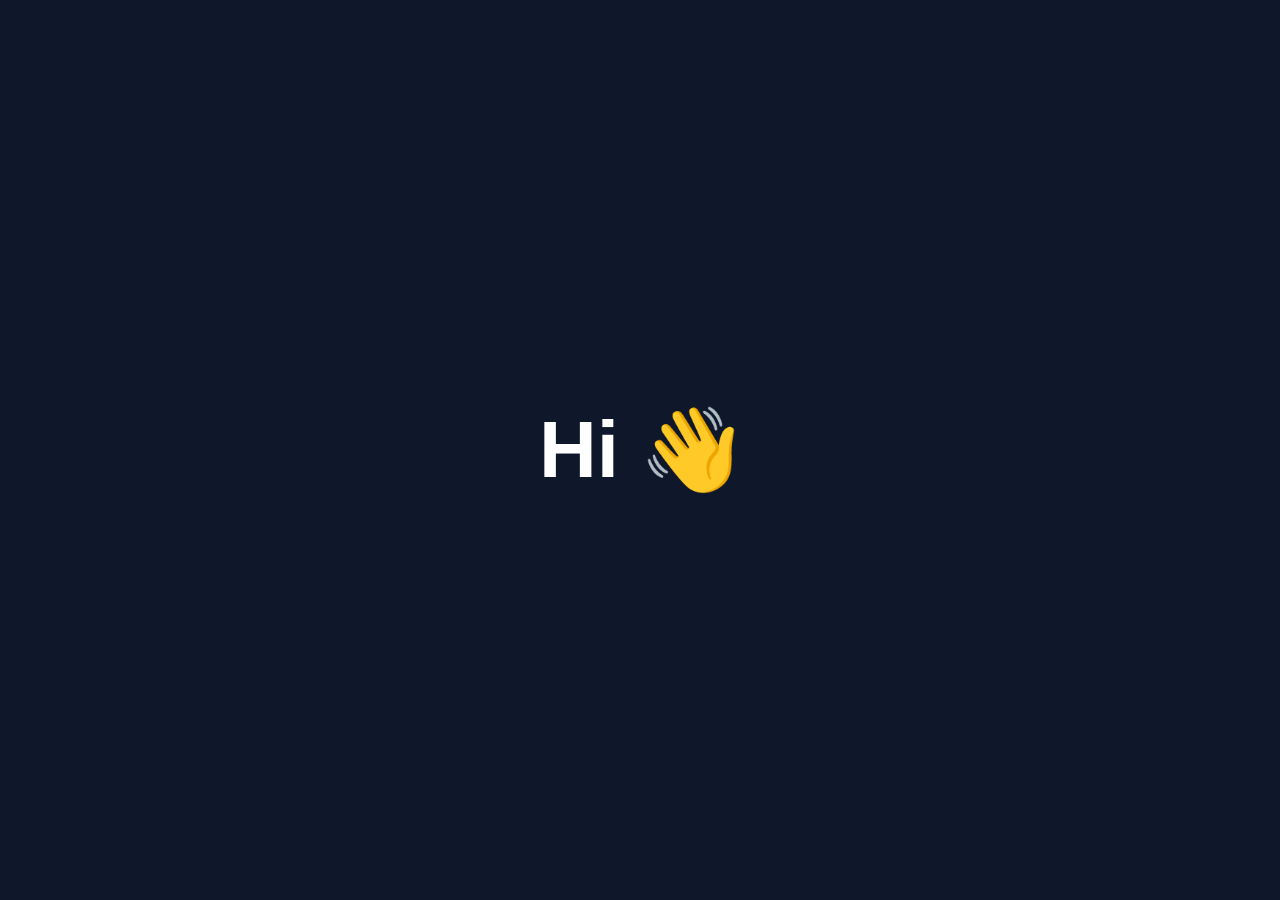
==== index.html @ 2091fe3a "Create index.html" ====
<!DOCTYPE html>
<html lang="en">
<head>
    <meta charset="UTF-8">
    <meta name="viewport" content="width=device-width, initial-scale=1.0">
    <title>Hi</title>

    <style>
        body {
            margin: 0;
            height: 100vh;
            display: flex;
            justify-content: center;
            align-items: center;
            background: #0f172a;
            font-family: Arial, sans-serif;
        }

        h1 {
            color: white;
            font-size: 5rem;
        }
    </style>
</head>

<body>
    <h1>Hi 👋</h1>
</body>
</html>
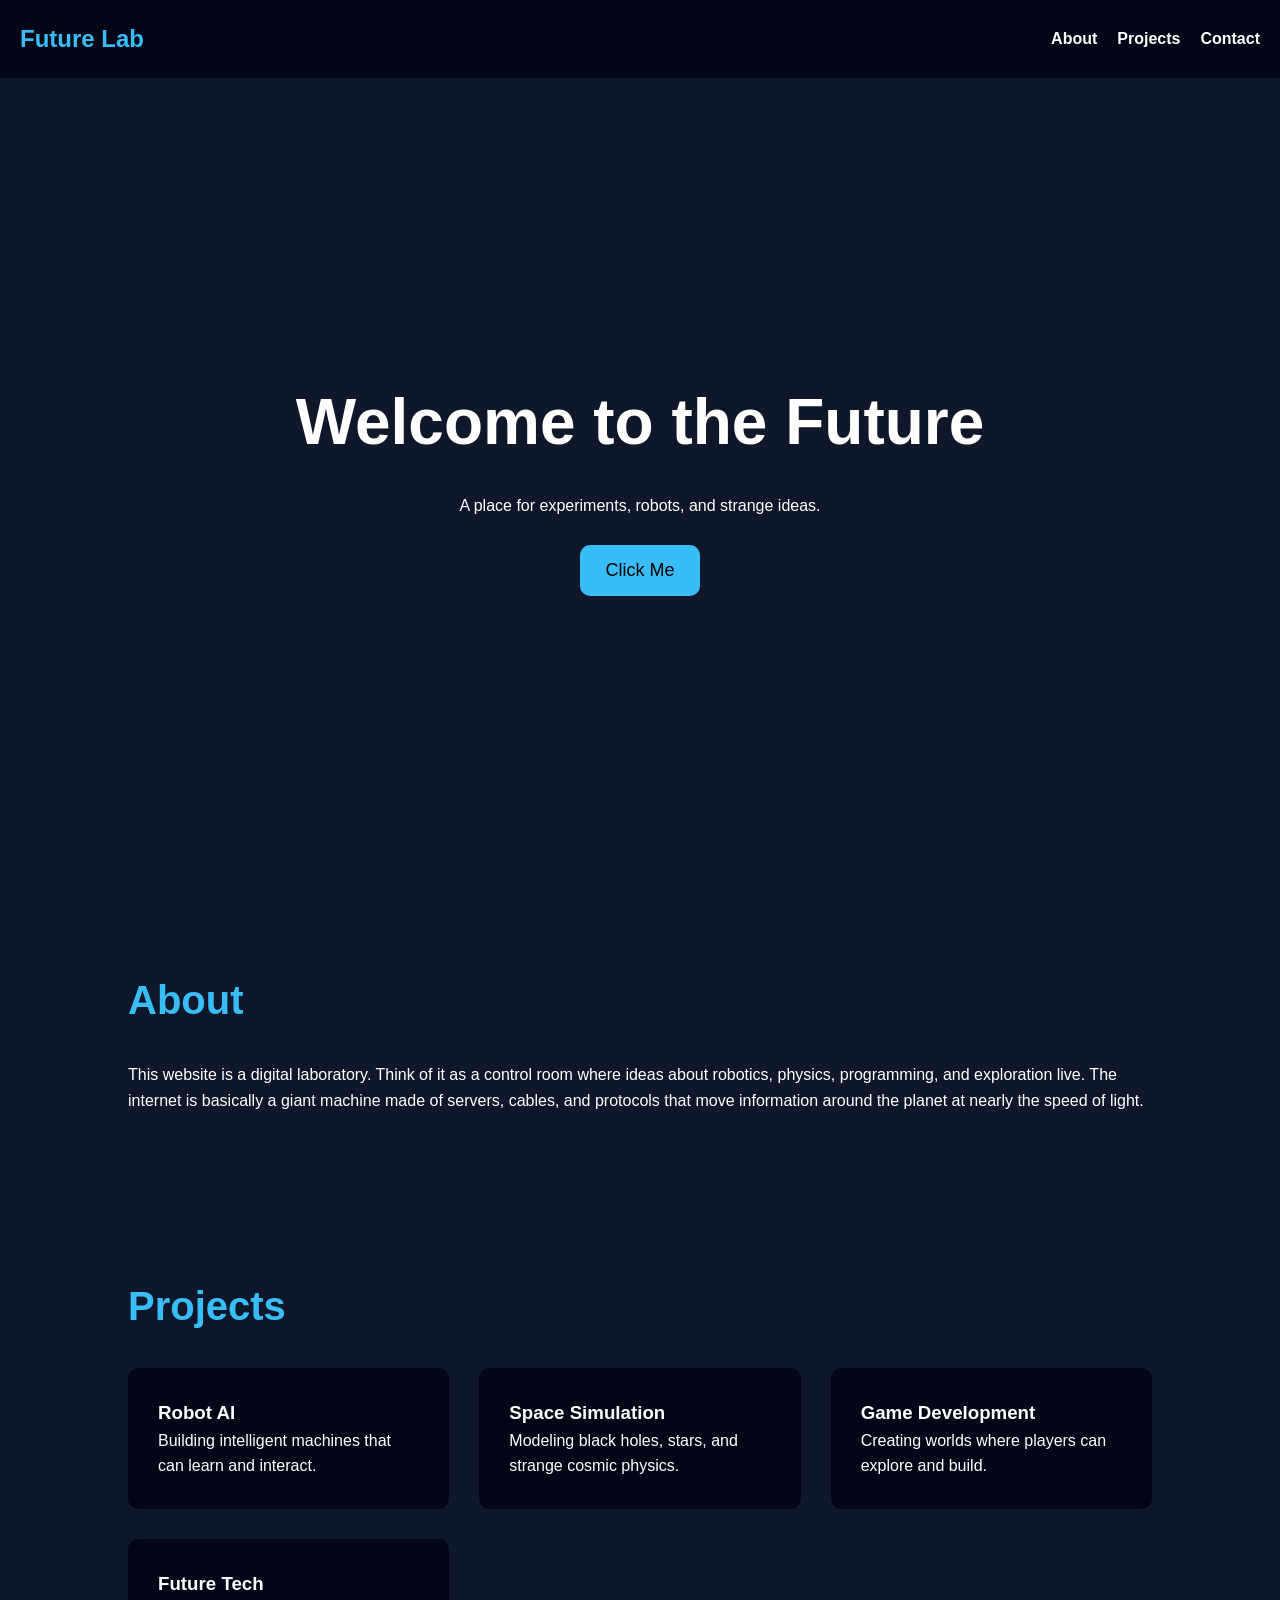
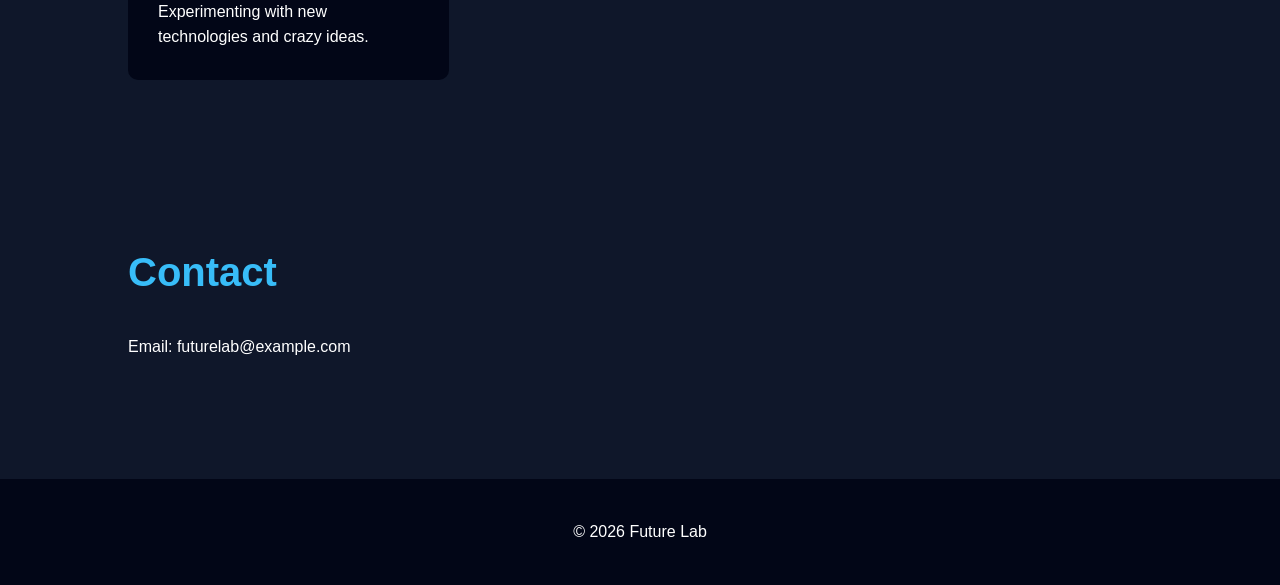
==== commit beb069c0: "Update index.html" ====
--- a/index.html
+++ b/index.html
@@ -1,29 +1,216 @@
 <!DOCTYPE html>
 <html lang="en">
 <head>
-    <meta charset="UTF-8">
-    <meta name="viewport" content="width=device-width, initial-scale=1.0">
-    <title>Hi</title>
-
-    <style>
-        body {
-            margin: 0;
-            height: 100vh;
-            display: flex;
-            justify-content: center;
-            align-items: center;
-            background: #0f172a;
-            font-family: Arial, sans-serif;
-        }
-
-        h1 {
-            color: white;
-            font-size: 5rem;
-        }
-    </style>
+<meta charset="UTF-8">
+<meta name="viewport" content="width=device-width, initial-scale=1.0">
+
+<title>Future Lab</title>
+
+<style>
+
+*{
+margin:0;
+padding:0;
+box-sizing:border-box;
+font-family:Arial, Helvetica, sans-serif;
+}
+
+body{
+background:#0f172a;
+color:white;
+line-height:1.6;
+}
+
+/* NAVBAR */
+
+nav{
+background:#020617;
+padding:20px;
+display:flex;
+justify-content:space-between;
+align-items:center;
+position:sticky;
+top:0;
+}
+
+nav h1{
+color:#38bdf8;
+}
+
+nav ul{
+list-style:none;
+display:flex;
+gap:20px;
+}
+
+nav a{
+color:white;
+text-decoration:none;
+font-weight:bold;
+}
+
+/* HERO */
+
+.hero{
+height:90vh;
+display:flex;
+flex-direction:column;
+justify-content:center;
+align-items:center;
+text-align:center;
+}
+
+.hero h2{
+font-size:4rem;
+margin-bottom:20px;
+}
+
+.hero button{
+padding:15px 25px;
+font-size:18px;
+border:none;
+border-radius:10px;
+background:#38bdf8;
+cursor:pointer;
+}
+
+/* SECTIONS */
+
+section{
+padding:80px 10%;
+}
+
+.section-title{
+font-size:2.5rem;
+margin-bottom:30px;
+color:#38bdf8;
+}
+
+/* PROJECT GRID */
+
+.grid{
+display:grid;
+grid-template-columns:repeat(auto-fit,minmax(250px,1fr));
+gap:30px;
+}
+
+.card{
+background:#020617;
+padding:30px;
+border-radius:10px;
+transition:0.3s;
+}
+
+.card:hover{
+transform:scale(1.05);
+}
+
+/* FOOTER */
+
+footer{
+text-align:center;
+padding:40px;
+background:#020617;
+margin-top:40px;
+}
+
+</style>
 </head>
 
 <body>
-    <h1>Hi 👋</h1>
+
+<nav>
+<h1>Future Lab</h1>
+
+<ul>
+<li><a href="#about">About</a></li>
+<li><a href="#projects">Projects</a></li>
+<li><a href="#contact">Contact</a></li>
+</ul>
+</nav>
+
+
+<div class="hero">
+
+<h2>Welcome to the Future</h2>
+<p>A place for experiments, robots, and strange ideas.</p>
+
+<br>
+
+<button onclick="hello()">Click Me</button>
+
+</div>
+
+
+<section id="about">
+
+<h2 class="section-title">About</h2>
+
+<p>
+This website is a digital laboratory. Think of it as a control room where
+ideas about robotics, physics, programming, and exploration live. The internet
+is basically a giant machine made of servers, cables, and protocols that move
+information around the planet at nearly the speed of light.
+</p>
+
+</section>
+
+
+<section id="projects">
+
+<h2 class="section-title">Projects</h2>
+
+<div class="grid">
+
+<div class="card">
+<h3>Robot AI</h3>
+<p>Building intelligent machines that can learn and interact.</p>
+</div>
+
+<div class="card">
+<h3>Space Simulation</h3>
+<p>Modeling black holes, stars, and strange cosmic physics.</p>
+</div>
+
+<div class="card">
+<h3>Game Development</h3>
+<p>Creating worlds where players can explore and build.</p>
+</div>
+
+<div class="card">
+<h3>Future Tech</h3>
+<p>Experimenting with new technologies and crazy ideas.</p>
+</div>
+
+</div>
+
+</section>
+
+
+<section id="contact">
+
+<h2 class="section-title">Contact</h2>
+
+<p>Email: futurelab@example.com</p>
+
+</section>
+
+
+<footer>
+
+<p>© 2026 Future Lab</p>
+
+</footer>
+
+
+<script>
+
+function hello(){
+alert("Welcome to the Future Lab 🚀");
+}
+
+</script>
+
+
 </body>
 </html>
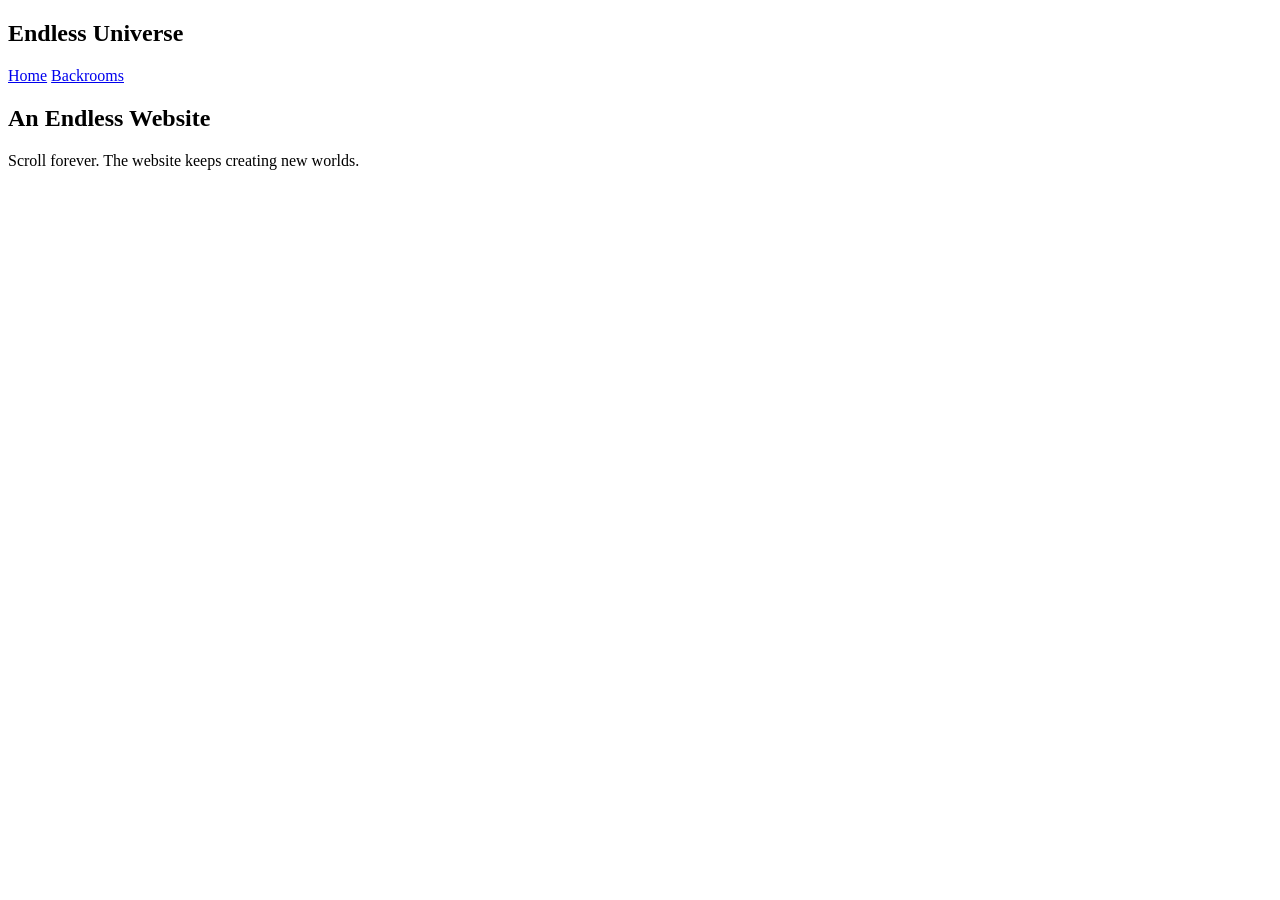
==== commit f856d920: "Update index.html" ====
--- a/index.html
+++ b/index.html
@@ -1,216 +1,29 @@
 <!DOCTYPE html>
-<html lang="en">
+<html>
 <head>
-<meta charset="UTF-8">
-<meta name="viewport" content="width=device-width, initial-scale=1.0">
-
-<title>Future Lab</title>
-
-<style>
-
-*{
-margin:0;
-padding:0;
-box-sizing:border-box;
-font-family:Arial, Helvetica, sans-serif;
-}
-
-body{
-background:#0f172a;
-color:white;
-line-height:1.6;
-}
-
-/* NAVBAR */
-
-nav{
-background:#020617;
-padding:20px;
-display:flex;
-justify-content:space-between;
-align-items:center;
-position:sticky;
-top:0;
-}
-
-nav h1{
-color:#38bdf8;
-}
-
-nav ul{
-list-style:none;
-display:flex;
-gap:20px;
-}
-
-nav a{
-color:white;
-text-decoration:none;
-font-weight:bold;
-}
-
-/* HERO */
-
-.hero{
-height:90vh;
-display:flex;
-flex-direction:column;
-justify-content:center;
-align-items:center;
-text-align:center;
-}
-
-.hero h2{
-font-size:4rem;
-margin-bottom:20px;
-}
-
-.hero button{
-padding:15px 25px;
-font-size:18px;
-border:none;
-border-radius:10px;
-background:#38bdf8;
-cursor:pointer;
-}
-
-/* SECTIONS */
-
-section{
-padding:80px 10%;
-}
-
-.section-title{
-font-size:2.5rem;
-margin-bottom:30px;
-color:#38bdf8;
-}
-
-/* PROJECT GRID */
-
-.grid{
-display:grid;
-grid-template-columns:repeat(auto-fit,minmax(250px,1fr));
-gap:30px;
-}
-
-.card{
-background:#020617;
-padding:30px;
-border-radius:10px;
-transition:0.3s;
-}
-
-.card:hover{
-transform:scale(1.05);
-}
-
-/* FOOTER */
-
-footer{
-text-align:center;
-padding:40px;
-background:#020617;
-margin-top:40px;
-}
-
-</style>
+<title>Endless Universe</title>
+<link rel="stylesheet" href="style.css">
 </head>
 
 <body>
 
 <nav>
-<h1>Future Lab</h1>
+<h1>Endless Universe</h1>
 
-<ul>
-<li><a href="#about">About</a></li>
-<li><a href="#projects">Projects</a></li>
-<li><a href="#contact">Contact</a></li>
-</ul>
+<div class="links">
+<a href="index.html">Home</a>
+<a href="backrooms.html">Backrooms</a>
+</div>
 </nav>
 
+<header>
+<h2>An Endless Website</h2>
+<p>Scroll forever. The website keeps creating new worlds.</p>
+</header>
 
-<div class="hero">
+<div id="content"></div>
 
-<h2>Welcome to the Future</h2>
-<p>A place for experiments, robots, and strange ideas.</p>
-
-<br>
-
-<button onclick="hello()">Click Me</button>
-
-</div>
-
-
-<section id="about">
-
-<h2 class="section-title">About</h2>
-
-<p>
-This website is a digital laboratory. Think of it as a control room where
-ideas about robotics, physics, programming, and exploration live. The internet
-is basically a giant machine made of servers, cables, and protocols that move
-information around the planet at nearly the speed of light.
-</p>
-
-</section>
-
-
-<section id="projects">
-
-<h2 class="section-title">Projects</h2>
-
-<div class="grid">
-
-<div class="card">
-<h3>Robot AI</h3>
-<p>Building intelligent machines that can learn and interact.</p>
-</div>
-
-<div class="card">
-<h3>Space Simulation</h3>
-<p>Modeling black holes, stars, and strange cosmic physics.</p>
-</div>
-
-<div class="card">
-<h3>Game Development</h3>
-<p>Creating worlds where players can explore and build.</p>
-</div>
-
-<div class="card">
-<h3>Future Tech</h3>
-<p>Experimenting with new technologies and crazy ideas.</p>
-</div>
-
-</div>
-
-</section>
-
-
-<section id="contact">
-
-<h2 class="section-title">Contact</h2>
-
-<p>Email: futurelab@example.com</p>
-
-</section>
-
-
-<footer>
-
-<p>© 2026 Future Lab</p>
-
-</footer>
-
-
-<script>
-
-function hello(){
-alert("Welcome to the Future Lab 🚀");
-}
-
-</script>
-
+<script src="script.js"></script>
 
 </body>
 </html>
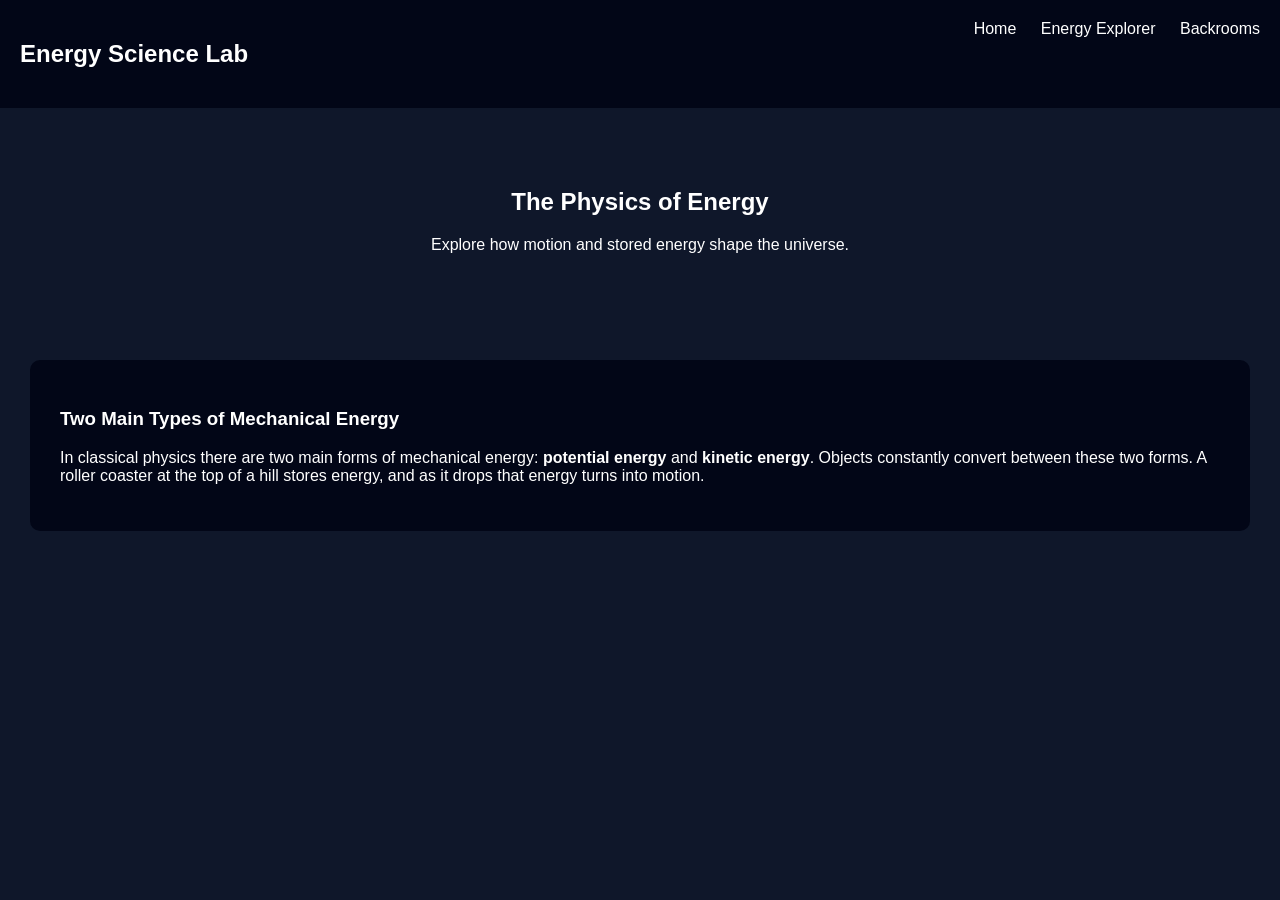
==== commit a7d90734: "Update index.html" ====
--- a/index.html
+++ b/index.html
@@ -1,29 +1,40 @@
 <!DOCTYPE html>
 <html>
 <head>
-<title>Endless Universe</title>
+<title>Energy Lab</title>
 <link rel="stylesheet" href="style.css">
 </head>
 
 <body>
 
 <nav>
-<h1>Endless Universe</h1>
+<h1>Energy Science Lab</h1>
 
 <div class="links">
 <a href="index.html">Home</a>
+<a href="energy.html">Energy Explorer</a>
 <a href="backrooms.html">Backrooms</a>
 </div>
 </nav>
 
 <header>
-<h2>An Endless Website</h2>
-<p>Scroll forever. The website keeps creating new worlds.</p>
+<h2>The Physics of Energy</h2>
+<p>Explore how motion and stored energy shape the universe.</p>
 </header>
 
-<div id="content"></div>
+<section class="card">
 
-<script src="script.js"></script>
+<h3>Two Main Types of Mechanical Energy</h3>
+
+<p>
+In classical physics there are two main forms of mechanical energy:
+<b>potential energy</b> and <b>kinetic energy</b>.
+Objects constantly convert between these two forms.
+A roller coaster at the top of a hill stores energy,
+and as it drops that energy turns into motion.
+</p>
+
+</section>
 
 </body>
 </html>
--- a/style.css
+++ b/style.css
@@ -0,0 +1,31 @@
+body{
+background:#0f172a;
+color:white;
+font-family:Arial;
+margin:0;
+}
+
+nav{
+background:#020617;
+padding:20px;
+display:flex;
+justify-content:space-between;
+}
+
+.links a{
+color:white;
+margin-left:20px;
+text-decoration:none;
+}
+
+header{
+padding:60px;
+text-align:center;
+}
+
+.card{
+background:#020617;
+margin:30px;
+padding:30px;
+border-radius:10px;
+}
